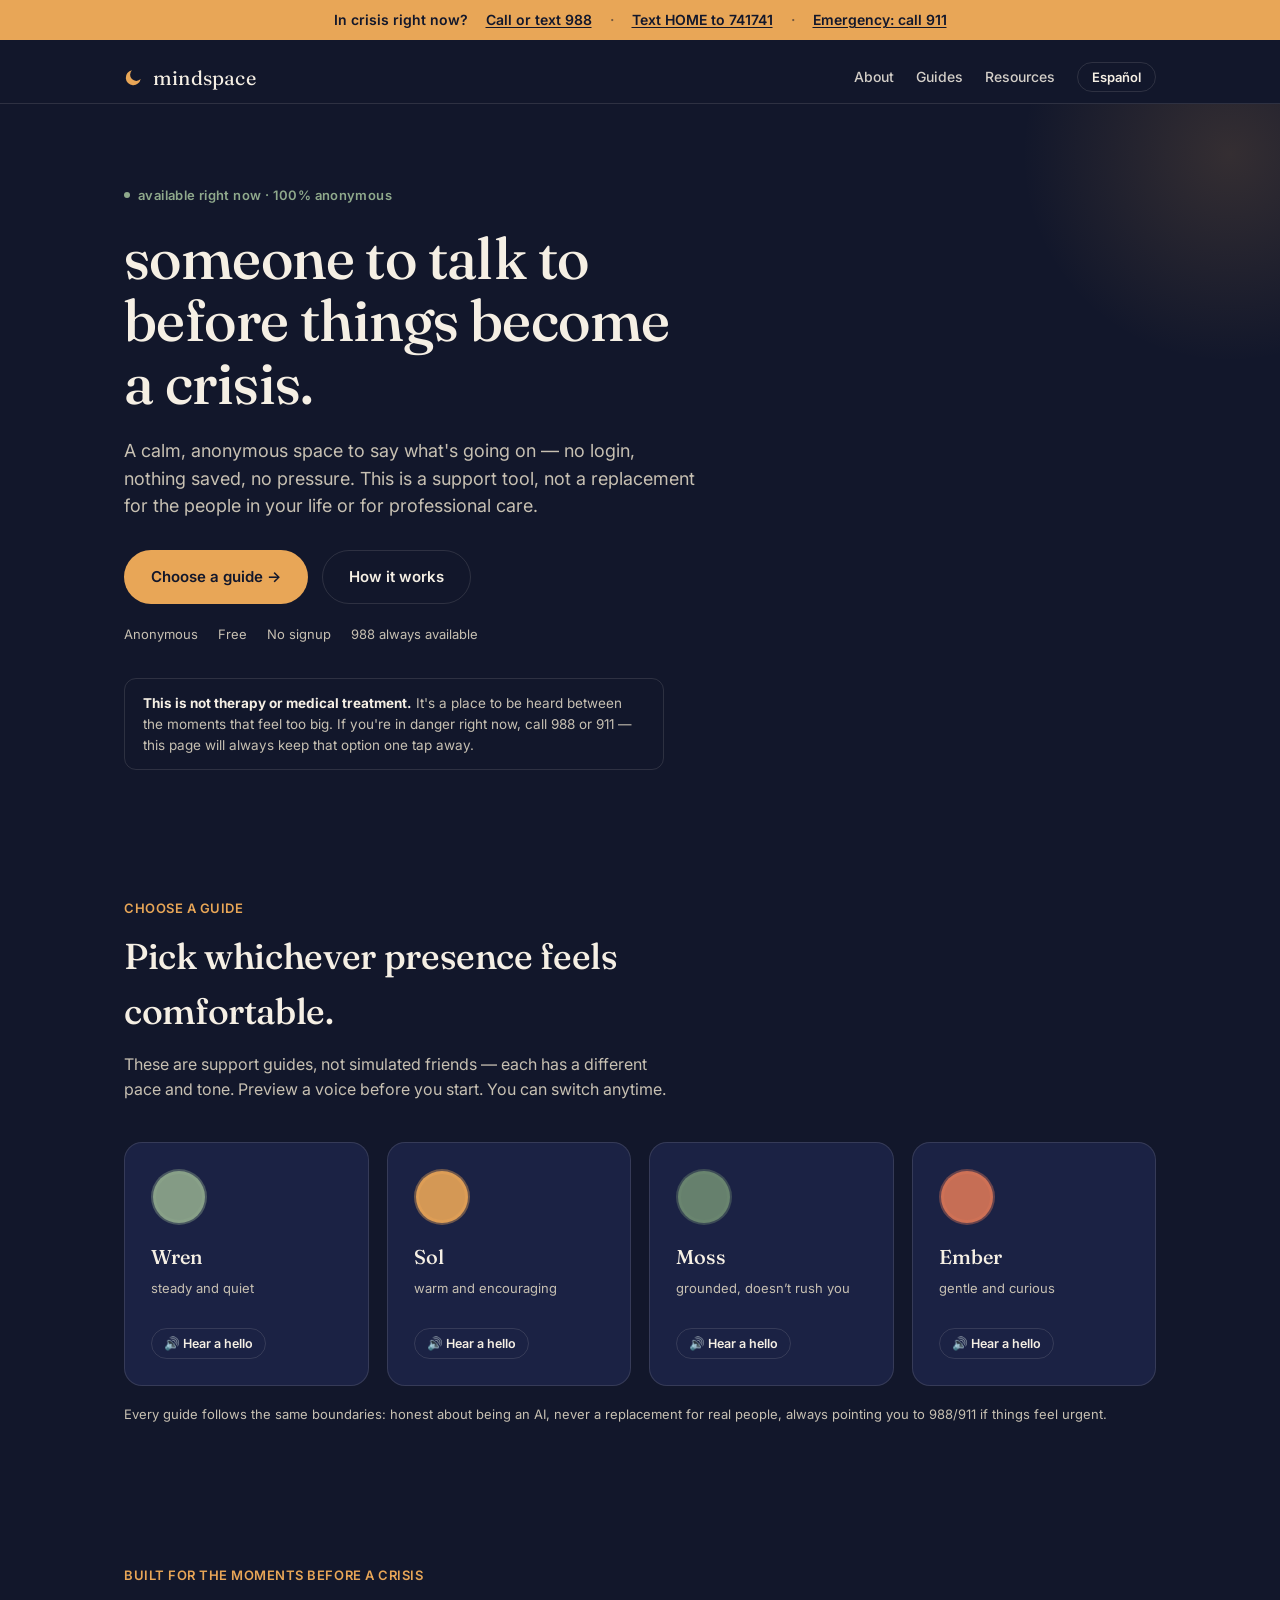
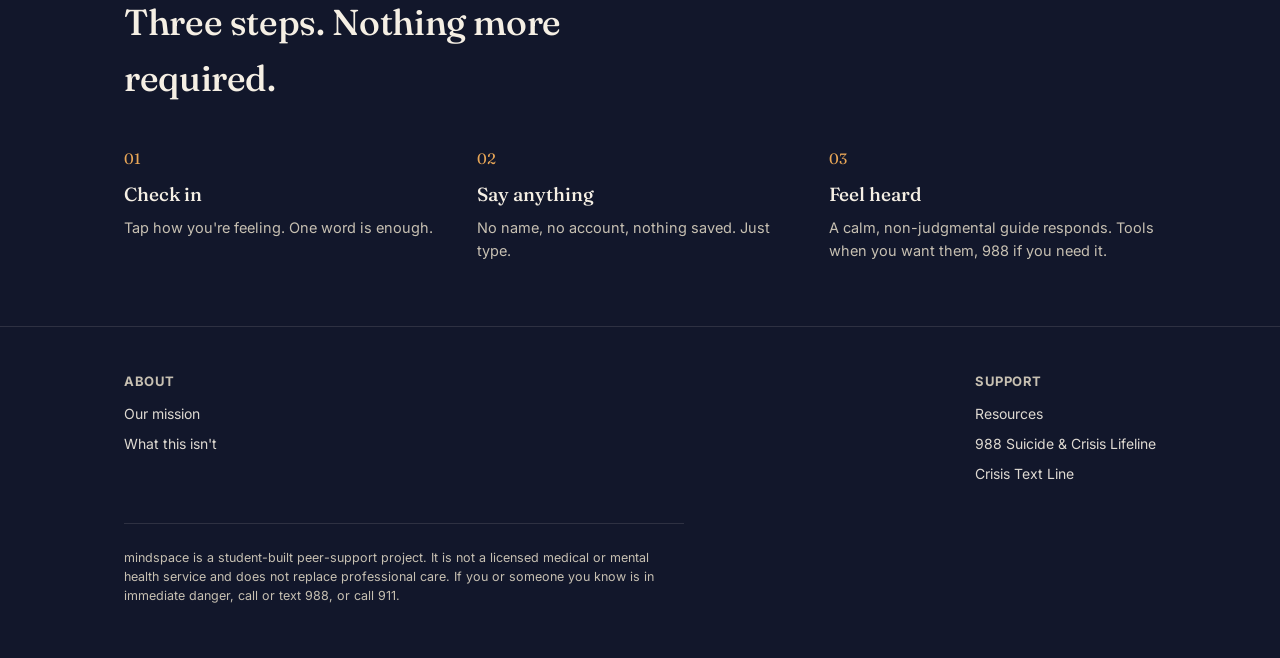
==== index.html @ dd27d409 "Initial commit: home and about pages, project plan" ====
<!DOCTYPE html>
<html lang="en">
<head>
<meta charset="UTF-8">
<meta name="viewport" content="width=device-width, initial-scale=1.0">
<title>mindspace — someone to talk to before things become a crisis</title>
<meta name="description" content="Anonymous peer-style support for teens, before things become a crisis. Not therapy. Always honest about what it is.">
<link rel="preconnect" href="https://fonts.googleapis.com">
<link href="https://fonts.googleapis.com/css2?family=Fraunces:opsz,wght@9..144,400;9..144,500;9..144,600&family=Inter:wght@400;500;600;700&display=swap" rel="stylesheet">
<style>
  :root{
    --night:#12172B;
    --night-2:#1B2244;
    --night-3:#242C54;
    --sand:#F5EFE4;
    --sand-dim:#C7C0B2;
    --amber:#E8A657;
    --amber-deep:#C97F3B;
    --sage:#8FA98C;
    --line:rgba(245,239,228,0.12);
    --radius:18px;
    --font-display:'Fraunces', Georgia, serif;
    --font-body:'Inter', -apple-system, BlinkMacSystemFont, sans-serif;
  }
  *{box-sizing:border-box;}
  html{scroll-behavior:smooth;}
  body{
    margin:0;
    background:var(--night);
    color:var(--sand);
    font-family:var(--font-body);
    line-height:1.55;
    -webkit-font-smoothing:antialiased;
  }
  a{color:inherit;}
  img,svg{max-width:100%;display:block;}
  .wrap{max-width:1080px;margin:0 auto;padding:0 24px;}

  /* ---------- persistent crisis bar ---------- */
  .crisis-bar{
    position:sticky; top:0; z-index:100;
    background:var(--amber);
    color:var(--night);
    font-family:var(--font-body);
    font-weight:600;
    font-size:14px;
  }
  .crisis-bar .wrap{
    display:flex; flex-wrap:wrap; align-items:center; justify-content:center;
    gap:6px 18px; padding:9px 24px; text-align:center;
  }
  .crisis-bar a{ text-decoration:underline; text-underline-offset:2px; white-space:nowrap;}
  .crisis-bar .sep{opacity:.55; display:inline-block;}

  /* ---------- nav ---------- */
  header.site{
    padding:22px 0 10px;
    border-bottom:1px solid var(--line);
  }
  nav.site{
    display:flex; align-items:center; justify-content:space-between; flex-wrap:wrap; gap:14px;
  }
  .logo{
    display:flex; align-items:center; gap:9px;
    font-family:var(--font-display); font-size:20px; letter-spacing:.01em; text-decoration:none;
  }
  .logo .moon{width:20px;height:20px;flex:none;}
  .nav-links{display:flex; align-items:center; gap:22px; font-size:14px; font-weight:500;}
  .nav-links a{text-decoration:none; opacity:.85;}
  .nav-links a:hover{opacity:1;}
  #lang-toggle{
    background:transparent; border:1px solid var(--line); color:var(--sand);
    border-radius:999px; padding:6px 14px; font-family:var(--font-body); font-size:13px; font-weight:600;
    cursor:pointer;
  }
  #lang-toggle:hover{border-color:var(--amber); color:var(--amber);}

  /* ---------- hero ---------- */
  .hero{padding:76px 0 64px; position:relative; overflow:hidden;}
  .hero::before{
    content:"";
    position:absolute; top:-160px; right:-160px;
    width:420px; height:420px; border-radius:50%;
    background:radial-gradient(circle, rgba(232,166,87,0.16), transparent 70%);
    pointer-events:none;
  }
  .eyebrow{
    display:inline-flex; align-items:center; gap:8px;
    font-size:13px; font-weight:600; color:var(--sage); letter-spacing:.03em;
    margin-bottom:22px;
  }
  .eyebrow .dot{width:6px;height:6px;border-radius:50%;background:var(--sage);}
  h1{
    font-family:var(--font-display); font-weight:500;
    font-size:clamp(34px, 5.4vw, 58px); line-height:1.08; letter-spacing:-.01em;
    margin:0 0 22px; max-width:15ch;
  }
  .hero p.lede{
    font-size:18px; color:var(--sand-dim); max-width:52ch; margin:0 0 30px;
  }
  .hero-ctas{display:flex; flex-wrap:wrap; gap:14px; margin-bottom:20px;}
  .btn{
    display:inline-flex; align-items:center; gap:8px;
    padding:14px 26px; border-radius:999px; font-weight:600; font-size:15px;
    text-decoration:none; border:1px solid transparent; cursor:pointer;
    font-family:var(--font-body);
  }
  .btn-primary{background:var(--amber); color:var(--night);}
  .btn-primary:hover{background:var(--amber-deep);}
  .btn-ghost{border-color:var(--line); color:var(--sand);}
  .btn-ghost:hover{border-color:var(--sand-dim);}
  .hero-tags{display:flex; flex-wrap:wrap; gap:10px 20px; font-size:13px; color:var(--sand-dim);}
  .hero-disclaimer{
    margin-top:34px; padding:14px 18px; border:1px solid var(--line); border-radius:12px;
    font-size:13.5px; color:var(--sand-dim); max-width:60ch;
  }
  .hero-disclaimer strong{color:var(--sand);}

  /* ---------- section shell ---------- */
  section{padding:64px 0;}
  .section-head{max-width:56ch; margin-bottom:40px;}
  .section-eyebrow{font-size:13px; font-weight:600; color:var(--amber); letter-spacing:.04em; text-transform:uppercase; margin-bottom:10px;}
  h2{font-family:var(--font-display); font-weight:500; font-size:clamp(26px,3.4vw,36px); margin:0 0 12px; letter-spacing:-.01em;}
  .section-head p{color:var(--sand-dim); font-size:16px; margin:0;}

  /* ---------- companions ---------- */
  .companions{display:grid; grid-template-columns:repeat(auto-fit,minmax(220px,1fr)); gap:18px;}
  .companion{
    background:var(--night-2); border:1px solid var(--line); border-radius:var(--radius);
    padding:26px; text-align:left; cursor:pointer; color:var(--sand);
    transition:border-color .15s, transform .15s; position:relative;
  }
  .companion:hover{border-color:var(--sand-dim); transform:translateY(-2px);}
  .companion.selected{border-color:var(--amber); background:var(--night-3);}
  .companion.selected::after{
    content:"✓ chosen"; position:absolute; top:16px; right:16px;
    font-size:11px; font-weight:700; color:var(--amber); letter-spacing:.03em;
  }
  .orb{width:56px; height:56px; margin-bottom:16px; border-radius:50%;}
  .companion h3{font-family:var(--font-display); font-weight:500; font-size:20px; margin:0 0 6px;}
  .companion .vibe{font-size:13px; color:var(--sand-dim); margin:0 0 16px; min-height:34px;}
  .companion .preview-btn{
    display:inline-flex; align-items:center; gap:6px;
    background:transparent; border:1px solid var(--line); color:var(--sand);
    font-family:var(--font-body); font-size:12.5px; font-weight:600;
    padding:7px 12px; border-radius:999px; cursor:pointer;
  }
  .companion .preview-btn:hover{border-color:var(--amber); color:var(--amber);}
  .companion .preview-btn:focus-visible, .btn:focus-visible, #lang-toggle:focus-visible{
    outline:2px solid var(--amber); outline-offset:2px;
  }
  .companions-note{margin-top:18px; font-size:13px; color:var(--sand-dim);}

  /* ---------- how it works ---------- */
  .steps{display:grid; grid-template-columns:repeat(auto-fit,minmax(240px,1fr)); gap:26px;}
  .step .num{font-family:var(--font-display); font-size:15px; color:var(--amber); margin-bottom:10px;}
  .step h3{font-family:var(--font-display); font-weight:500; font-size:19px; margin:0 0 8px;}
  .step p{color:var(--sand-dim); font-size:14.5px; margin:0;}

  /* ---------- footer ---------- */
  footer{border-top:1px solid var(--line); padding:44px 0 40px;}
  footer .wrap{display:flex; flex-wrap:wrap; justify-content:space-between; gap:24px;}
  .foot-col h4{font-size:13px; text-transform:uppercase; letter-spacing:.04em; color:var(--sand-dim); margin:0 0 12px;}
  .foot-col a{display:block; text-decoration:none; font-size:14px; margin-bottom:8px; opacity:.9;}
  .foot-col a:hover{opacity:1; color:var(--amber);}
  .foot-legal{font-size:12.5px; color:var(--sand-dim); max-width:70ch; margin-top:30px; padding-top:24px; border-top:1px solid var(--line);}

  @media (prefers-reduced-motion: reduce){
    html{scroll-behavior:auto;}
    *{transition:none !important;}
  }
</style>
</head>
<body>

  <!-- persistent crisis bar: intentionally the very first thing on the page, always visible -->
  <div class="crisis-bar" role="banner">
    <div class="wrap">
      <span data-i18n="crisis1">In crisis right now?</span>
      <a href="tel:988" data-i18n="crisis2">Call or text 988</a>
      <span class="sep">·</span>
      <a href="sms:741741&body=HOME" data-i18n="crisis3">Text HOME to 741741</a>
      <span class="sep">·</span>
      <a href="tel:911" data-i18n="crisis4">Emergency: call 911</a>
    </div>
  </div>

  <header class="site">
    <div class="wrap">
      <nav class="site">
        <a href="index.html" class="logo">
          <svg class="moon" viewBox="0 0 24 24" fill="none"><path d="M20 14.5A9 9 0 1 1 9.5 4a7 7 0 0 0 10.5 10.5Z" fill="#E8A657"/></svg>
          mindspace
        </a>
        <div class="nav-links">
          <a href="about.html" data-i18n="nav_about">About</a>
          <a href="#companions" data-i18n="nav_guides">Guides</a>
          <a href="resources.html" data-i18n="nav_resources">Resources</a>
          <button id="lang-toggle" type="button">Español</button>
        </div>
      </nav>
    </div>
  </header>

  <main>
    <section class="hero">
      <div class="wrap">
        <div class="eyebrow"><span class="dot"></span><span data-i18n="hero_eyebrow">available right now · 100% anonymous</span></div>
        <h1 data-i18n="hero_h1">someone to talk to before things become a crisis.</h1>
        <p class="lede" data-i18n="hero_lede">A calm, anonymous space to say what's going on — no login, nothing saved, no pressure. This is a support tool, not a replacement for the people in your life or for professional care.</p>
        <div class="hero-ctas">
          <a href="#companions" class="btn btn-primary" data-i18n="cta_primary">Choose a guide →</a>
          <a href="#how" class="btn btn-ghost" data-i18n="cta_secondary">How it works</a>
        </div>
        <div class="hero-tags">
          <span data-i18n="tag1">Anonymous</span><span data-i18n="tag2">Free</span><span data-i18n="tag3">No signup</span><span data-i18n="tag4">988 always available</span>
        </div>
        <div class="hero-disclaimer">
          <strong data-i18n="disc_strong">This is not therapy or medical treatment.</strong>
          <span data-i18n="disc_rest"> It's a place to be heard between the moments that feel too big. If you're in danger right now, call 988 or 911 — this page will always keep that option one tap away.</span>
        </div>
      </div>
    </section>

    <section id="companions">
      <div class="wrap">
        <div class="section-head">
          <div class="section-eyebrow" data-i18n="guides_eyebrow">Choose a guide</div>
          <h2 data-i18n="guides_h2">Pick whichever presence feels comfortable.</h2>
          <p data-i18n="guides_p">These are support guides, not simulated friends — each has a different pace and tone. Preview a voice before you start. You can switch anytime.</p>
        </div>
        <div class="companions" id="companion-list"></div>
        <p class="companions-note" data-i18n="guides_note">Every guide follows the same boundaries: honest about being an AI, never a replacement for real people, always pointing you to 988/911 if things feel urgent.</p>
      </div>
    </section>

    <section id="how">
      <div class="wrap">
        <div class="section-head">
          <div class="section-eyebrow" data-i18n="how_eyebrow">Built for the moments before a crisis</div>
          <h2 data-i18n="how_h2">Three steps. Nothing more required.</h2>
        </div>
        <div class="steps">
          <div class="step">
            <div class="num">01</div>
            <h3 data-i18n="step1_h">Check in</h3>
            <p data-i18n="step1_p">Tap how you're feeling. One word is enough.</p>
          </div>
          <div class="step">
            <div class="num">02</div>
            <h3 data-i18n="step2_h">Say anything</h3>
            <p data-i18n="step2_p">No name, no account, nothing saved. Just type.</p>
          </div>
          <div class="step">
            <div class="num">03</div>
            <h3 data-i18n="step3_h">Feel heard</h3>
            <p data-i18n="step3_p">A calm, non-judgmental guide responds. Tools when you want them, 988 if you need it.</p>
          </div>
        </div>
      </div>
    </section>
  </main>

  <footer>
    <div class="wrap">
      <div class="foot-col">
        <h4 data-i18n="foot_about">About</h4>
        <a href="about.html" data-i18n="foot_mission">Our mission</a>
        <a href="about.html#not" data-i18n="foot_notwhat">What this isn't</a>
      </div>
      <div class="foot-col">
        <h4 data-i18n="foot_support">Support</h4>
        <a href="resources.html" data-i18n="foot_resources">Resources</a>
        <a href="tel:988">988 Suicide & Crisis Lifeline</a>
        <a href="sms:741741&body=HOME">Crisis Text Line</a>
      </div>
    </div>
    <div class="wrap">
      <p class="foot-legal" data-i18n="foot_legal">mindspace is a student-built peer-support project. It is not a licensed medical or mental health service and does not replace professional care. If you or someone you know is in immediate danger, call or text 988, or call 911.</p>
    </div>
  </footer>

<script>
/* ---------------- companions data ---------------- */
const companions = [
  { id:'wren', color:'#8FA98C', pitch:1.0, rate:0.95,
    name:{en:'Wren', es:'Wren'}, vibe:{en:'steady and quiet', es:'firme y tranquilo/a'} },
  { id:'sol', color:'#E8A657', pitch:1.15, rate:1.0,
    name:{en:'Sol', es:'Sol'}, vibe:{en:'warm and encouraging', es:'cálido/a y alentador/a'} },
  { id:'moss', color:'#6E8B72', pitch:0.9, rate:0.9,
    name:{en:'Moss', es:'Moss'}, vibe:{en:'grounded, doesn\u2019t rush you', es:'con los pies en la tierra, sin prisa'} },
  { id:'ember', color:'#D97757', pitch:1.05, rate:1.0,
    name:{en:'Ember', es:'Ember'}, vibe:{en:'gentle and curious', es:'suave y curioso/a'} },
];

let currentLang = 'en';
let selectedCompanion = null;

function renderCompanions(){
  const list = document.getElementById('companion-list');
  list.innerHTML = companions.map(c => `
    <div class="companion${selectedCompanion===c.id?' selected':''}" data-id="${c.id}" role="button" tabindex="0" aria-pressed="${selectedCompanion===c.id}">
      <svg class="orb" viewBox="0 0 56 56"><circle cx="28" cy="28" r="26" fill="${c.color}" opacity="0.9"/><circle cx="28" cy="28" r="26" fill="none" stroke="${c.color}" stroke-opacity="0.4" stroke-width="6"/></svg>
      <h3>${c.name[currentLang]}</h3>
      <p class="vibe">${c.vibe[currentLang]}</p>
      <button type="button" class="preview-btn" data-id="${c.id}">${currentLang==='en' ? '🔊 Hear a hello' : '🔊 Escuchar un saludo'}</button>
    </div>
  `).join('');

  list.querySelectorAll('.companion').forEach(el=>{
    el.addEventListener('click', (e)=>{
      if(e.target.closest('.preview-btn')) return;
      selectedCompanion = el.dataset.id;
      renderCompanions();
    });
    el.addEventListener('keypress', (e)=>{
      if(e.key==='Enter' || e.key===' '){ selectedCompanion = el.dataset.id; renderCompanions(); }
    });
  });
  list.querySelectorAll('.preview-btn').forEach(btn=>{
    btn.addEventListener('click', (e)=>{
      e.stopPropagation();
      previewVoice(btn.dataset.id);
    });
  });
}

function previewVoice(id){
  if(!('speechSynthesis' in window)) return;
  const c = companions.find(x=>x.id===id);
  const greeting = currentLang==='en'
    ? `Hi, I'm ${c.name.en}. No pressure — I'm just here if you want to talk.`
    : `Hola, soy ${c.name.es}. Sin presión, estoy aquí si quieres hablar.`;
  const utter = new SpeechSynthesisUtterance(greeting);
  utter.pitch = c.pitch;
  utter.rate = c.rate;
  utter.lang = currentLang==='en' ? 'en-US' : 'es-ES';
  window.speechSynthesis.cancel();
  window.speechSynthesis.speak(utter);
}

/* ---------------- language toggle ---------------- */
const i18n = {
  crisis1:{en:'In crisis right now?', es:'¿Estás en crisis ahora mismo?'},
  crisis2:{en:'Call or text 988', es:'Llama o envía un mensaje al 988'},
  crisis3:{en:'Text HOME to 741741', es:'Envía HOME al 741741'},
  crisis4:{en:'Emergency: call 911', es:'Emergencia: llama al 911'},
  nav_about:{en:'About', es:'Nosotros'},
  nav_guides:{en:'Guides', es:'Guías'},
  nav_resources:{en:'Resources', es:'Recursos'},
  hero_eyebrow:{en:'available right now · 100% anonymous', es:'disponible ahora · 100% anónimo'},
  hero_h1:{en:'someone to talk to before things become a crisis.', es:'alguien con quien hablar antes de que se convierta en una crisis.'},
  hero_lede:{en:"A calm, anonymous space to say what's going on — no login, nothing saved, no pressure. This is a support tool, not a replacement for the people in your life or for professional care.", es:'Un espacio tranquilo y anónimo para contar lo que pasa — sin cuenta, sin guardar nada, sin presión. Es una herramienta de apoyo, no un reemplazo de las personas en tu vida ni de la atención profesional.'},
  cta_primary:{en:'Choose a guide →', es:'Elegir una guía →'},
  cta_secondary:{en:'How it works', es:'Cómo funciona'},
  tag1:{en:'Anonymous', es:'Anónimo'}, tag2:{en:'Free', es:'Gratis'}, tag3:{en:'No signup', es:'Sin registro'}, tag4:{en:'988 always available', es:'988 siempre disponible'},
  disc_strong:{en:'This is not therapy or medical treatment.', es:'Esto no es terapia ni tratamiento médico.'},
  disc_rest:{en:" It's a place to be heard between the moments that feel too big. If you're in danger right now, call 988 or 911 — this page will always keep that option one tap away.", es:' Es un lugar para sentirte escuchado/a entre los momentos que se sienten demasiado grandes. Si estás en peligro ahora, llama al 988 o al 911 — esta opción siempre estará a un toque de distancia.'},
  guides_eyebrow:{en:'Choose a guide', es:'Elige una guía'},
  guides_h2:{en:'Pick whichever presence feels comfortable.', es:'Elige la presencia que te resulte más cómoda.'},
  guides_p:{en:'These are support guides, not simulated friends — each has a different pace and tone. Preview a voice before you start. You can switch anytime.', es:'Son guías de apoyo, no amigos simulados — cada una tiene un ritmo y tono distinto. Escucha una voz antes de empezar. Puedes cambiar cuando quieras.'},
  guides_note:{en:'Every guide follows the same boundaries: honest about being an AI, never a replacement for real people, always pointing you to 988/911 if things feel urgent.', es:'Todas las guías siguen los mismos límites: honestas sobre ser una IA, nunca un reemplazo de personas reales, siempre te guían al 988/911 si algo se siente urgente.'},
  how_eyebrow:{en:'Built for the moments before a crisis', es:'Creado para los momentos antes de una crisis'},
  how_h2:{en:'Three steps. Nothing more required.', es:'Tres pasos. Nada más se requiere.'},
  step1_h:{en:'Check in', es:'Registra cómo estás'}, step1_p:{en:"Tap how you're feeling. One word is enough.", es:'Toca cómo te sientes. Una palabra basta.'},
  step2_h:{en:'Say anything', es:'Di lo que sea'}, step2_p:{en:'No name, no account, nothing saved. Just type.', es:'Sin nombre, sin cuenta, nada se guarda. Solo escribe.'},
  step3_h:{en:'Feel heard', es:'Siéntete escuchado/a'}, step3_p:{en:'A calm, non-judgmental guide responds. Tools when you want them, 988 if you need it.', es:'Una guía tranquila y sin juicios responde. Herramientas cuando las quieras, 988 si lo necesitas.'},
  foot_about:{en:'About', es:'Nosotros'}, foot_mission:{en:'Our mission', es:'Nuestra misión'}, foot_notwhat:{en:"What this isn't", es:'Lo que no somos'},
  foot_support:{en:'Support', es:'Apoyo'}, foot_resources:{en:'Resources', es:'Recursos'},
  foot_legal:{en:'mindspace is a student-built peer-support project. It is not a licensed medical or mental health service and does not replace professional care. If you or someone you know is in immediate danger, call or text 988, or call 911.', es:'mindspace es un proyecto de apoyo entre pares creado por un estudiante. No es un servicio médico o de salud mental con licencia y no reemplaza la atención profesional. Si tú o alguien que conoces está en peligro inmediato, llama o envía un mensaje al 988, o llama al 911.'},
};

function applyLang(){
  document.querySelectorAll('[data-i18n]').forEach(el=>{
    const key = el.getAttribute('data-i18n');
    if(i18n[key]) el.textContent = i18n[key][currentLang];
  });
  document.getElementById('lang-toggle').textContent = currentLang==='en' ? 'Español' : 'English';
  document.documentElement.lang = currentLang;
  renderCompanions();
}

document.getElementById('lang-toggle').addEventListener('click', ()=>{
  currentLang = currentLang === 'en' ? 'es' : 'en';
  applyLang();
});

renderCompanions();
</script>
</body>
</html>
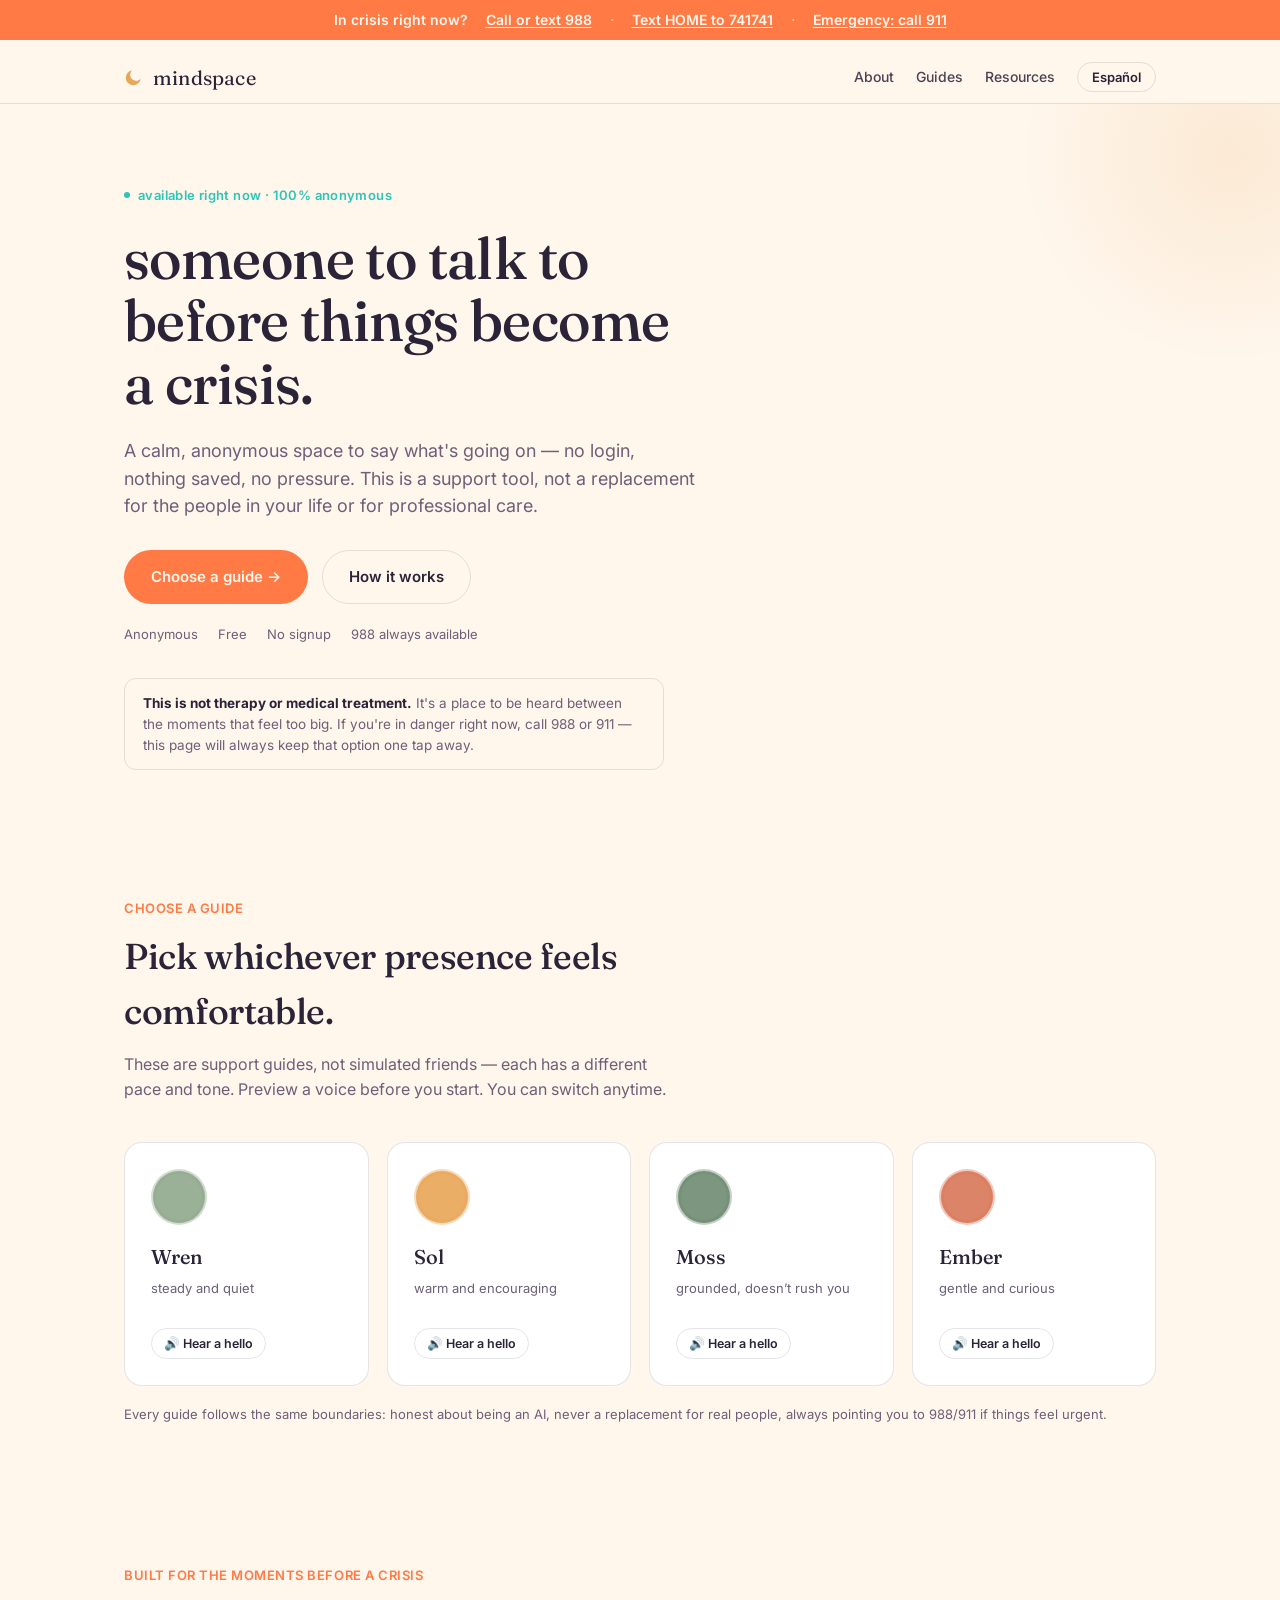
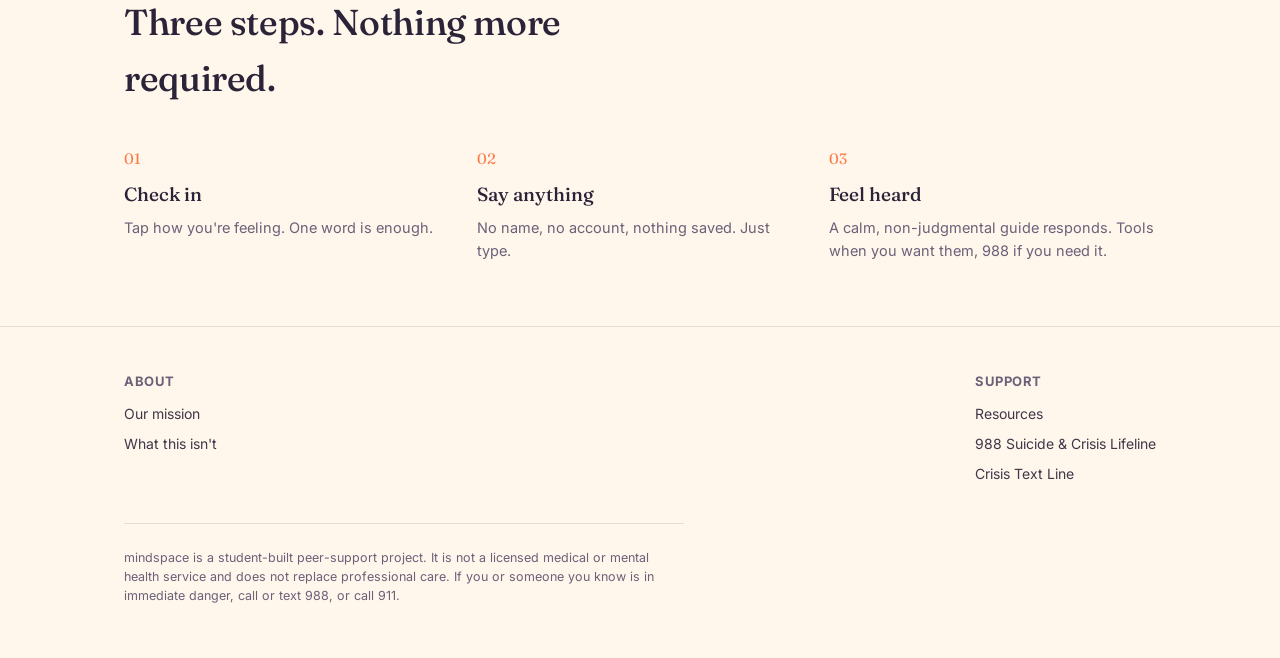
==== commit 27f9de94: "Add resources page, update color palette" ====
--- a/index.html
+++ b/index.html
@@ -9,19 +9,21 @@
 <link href="https://fonts.googleapis.com/css2?family=Fraunces:opsz,wght@9..144,400;9..144,500;9..144,600&family=Inter:wght@400;500;600;700&display=swap" rel="stylesheet">
 <style>
   :root{
-    --night:#12172B;
-    --night-2:#1B2244;
-    --night-3:#242C54;
-    --sand:#F5EFE4;
-    --sand-dim:#C7C0B2;
-    --amber:#E8A657;
-    --amber-deep:#C97F3B;
-    --sage:#8FA98C;
-    --line:rgba(245,239,228,0.12);
-    --radius:18px;
-    --font-display:'Fraunces', Georgia, serif;
-    --font-body:'Inter', -apple-system, BlinkMacSystemFont, sans-serif;
-  }
+  --night:#FFF6EC;
+  --night-2:#FFFFFF;
+  --night-3:#FFEADA;
+  --sand:#2B2438;
+  --sand-dim:#6B6178;
+  --amber:#FF7A45;
+  --amber-deep:#E85D2C;
+  --sage:#2EC4B6;
+  --lavender:#8B7FD6;
+  --sun:#FFC857;
+  --line:rgba(43,36,56,0.12);
+  --radius:18px;
+  --font-display:'Fraunces', Georgia, serif;
+  --font-body:'Inter', -apple-system, BlinkMacSystemFont, sans-serif;
+}
   *{box-sizing:border-box;}
   html{scroll-behavior:smooth;}
   body{
@@ -150,6 +152,8 @@
     outline:2px solid var(--amber); outline-offset:2px;
   }
   .companions-note{margin-top:18px; font-size:13px; color:var(--sand-dim);}
+  .start-talking{margin-top:22px;}
+  .start-talking[hidden]{display:none;}
 
   /* ---------- how it works ---------- */
   .steps{display:grid; grid-template-columns:repeat(auto-fit,minmax(240px,1fr)); gap:26px;}
@@ -230,6 +234,9 @@
           <p data-i18n="guides_p">These are support guides, not simulated friends — each has a different pace and tone. Preview a voice before you start. You can switch anytime.</p>
         </div>
         <div class="companions" id="companion-list"></div>
+        <div id="start-talking" class="start-talking" hidden>
+          <a id="start-talking-link" href="#" class="btn btn-primary" data-i18n="start_cta">Start talking with this guide →</a>
+        </div>
         <p class="companions-note" data-i18n="guides_note">Every guide follows the same boundaries: honest about being an AI, never a replacement for real people, always pointing you to 988/911 if things feel urgent.</p>
       </div>
     </section>
@@ -323,6 +330,15 @@
       previewVoice(btn.dataset.id);
     });
   });
+
+  const startEl = document.getElementById('start-talking');
+  const startLink = document.getElementById('start-talking-link');
+  if(selectedCompanion){
+    startEl.hidden = false;
+    startLink.href = `chat.html?guide=${selectedCompanion}&lang=${currentLang}`;
+  } else {
+    startEl.hidden = true;
+  }
 }
 
 function previewVoice(id){
@@ -360,6 +376,7 @@
   guides_h2:{en:'Pick whichever presence feels comfortable.', es:'Elige la presencia que te resulte más cómoda.'},
   guides_p:{en:'These are support guides, not simulated friends — each has a different pace and tone. Preview a voice before you start. You can switch anytime.', es:'Son guías de apoyo, no amigos simulados — cada una tiene un ritmo y tono distinto. Escucha una voz antes de empezar. Puedes cambiar cuando quieras.'},
   guides_note:{en:'Every guide follows the same boundaries: honest about being an AI, never a replacement for real people, always pointing you to 988/911 if things feel urgent.', es:'Todas las guías siguen los mismos límites: honestas sobre ser una IA, nunca un reemplazo de personas reales, siempre te guían al 988/911 si algo se siente urgente.'},
+  start_cta:{en:'Start talking with this guide →', es:'Empezar a hablar con esta guía →'},
   how_eyebrow:{en:'Built for the moments before a crisis', es:'Creado para los momentos antes de una crisis'},
   how_h2:{en:'Three steps. Nothing more required.', es:'Tres pasos. Nada más se requiere.'},
   step1_h:{en:'Check in', es:'Registra cómo estás'}, step1_p:{en:"Tap how you're feeling. One word is enough.", es:'Toca cómo te sientes. Una palabra basta.'},
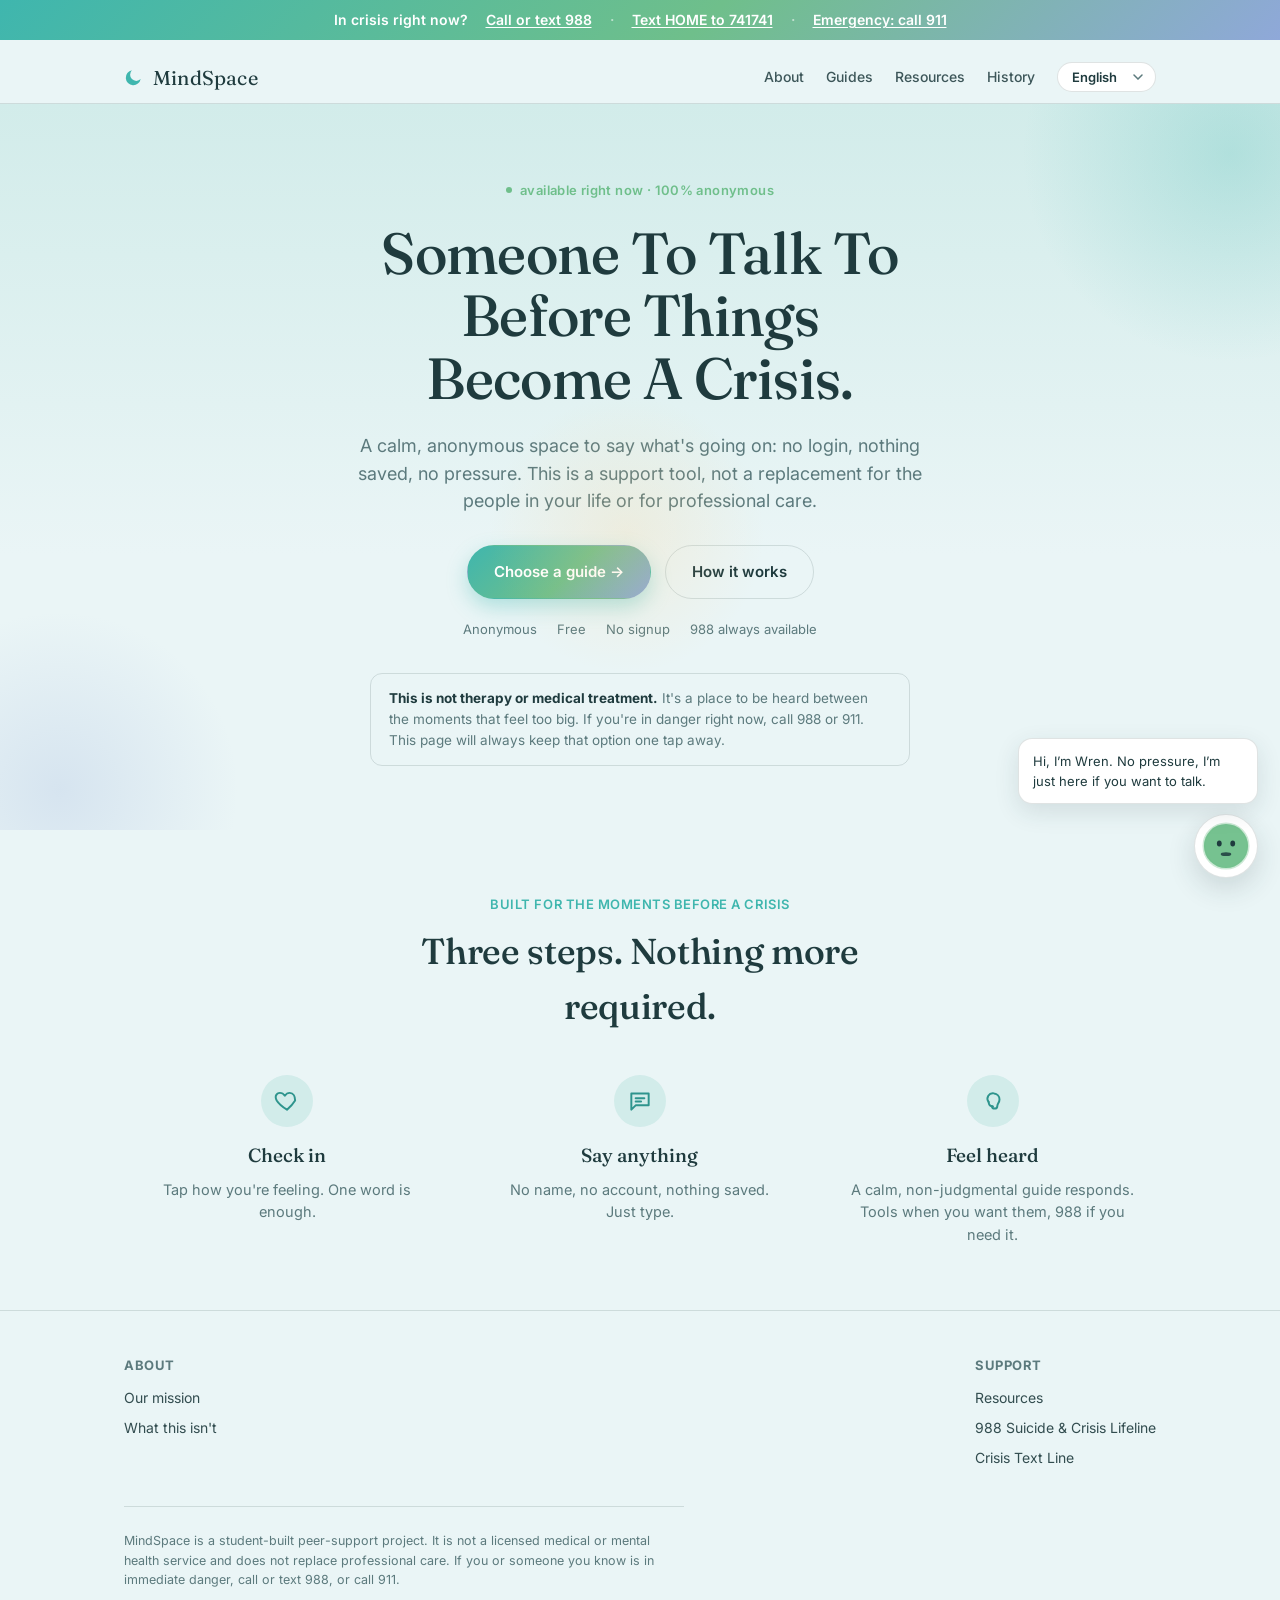
==== commit 258e92bc: "Add guide chat backend, guides/history pages, and redesign visual theme Splits the guide picker and " ====
--- a/index.html
+++ b/index.html
@@ -3,23 +3,25 @@
 <head>
 <meta charset="UTF-8">
 <meta name="viewport" content="width=device-width, initial-scale=1.0">
-<title>mindspace — someone to talk to before things become a crisis</title>
+<title>MindSpace · Someone To Talk To Before Things Become A Crisis</title>
 <meta name="description" content="Anonymous peer-style support for teens, before things become a crisis. Not therapy. Always honest about what it is.">
 <link rel="preconnect" href="https://fonts.googleapis.com">
 <link href="https://fonts.googleapis.com/css2?family=Fraunces:opsz,wght@9..144,400;9..144,500;9..144,600&family=Inter:wght@400;500;600;700&display=swap" rel="stylesheet">
+<link rel="stylesheet" href="assets/avatar.css">
 <style>
   :root{
-  --night:#FFF6EC;
+  --night:#EAF5F6;
   --night-2:#FFFFFF;
-  --night-3:#FFEADA;
-  --sand:#2B2438;
-  --sand-dim:#6B6178;
-  --amber:#FF7A45;
-  --amber-deep:#E85D2C;
-  --sage:#2EC4B6;
-  --lavender:#8B7FD6;
-  --sun:#FFC857;
-  --line:rgba(43,36,56,0.12);
+  --night-3:#D2ECEA;
+  --sand:#1F3B3E;
+  --sand-dim:#5C7A7D;
+  --amber:#3FB6AE;
+  --amber-deep:#2E948D;
+  --sage:#6FBF8B;
+  --lavender:#8FA8D9;
+  --sun:#FFC978;
+  --line:rgba(31,59,62,0.14);
+  --grad:linear-gradient(135deg, var(--amber) 0%, var(--sage) 55%, var(--lavender) 100%);
   --radius:18px;
   --font-display:'Fraunces', Georgia, serif;
   --font-body:'Inter', -apple-system, BlinkMacSystemFont, sans-serif;
@@ -41,8 +43,8 @@
   /* ---------- persistent crisis bar ---------- */
   .crisis-bar{
     position:sticky; top:0; z-index:100;
-    background:var(--amber);
-    color:var(--night);
+    background:var(--grad);
+    color:#fff;
     font-family:var(--font-body);
     font-weight:600;
     font-size:14px;
@@ -70,20 +72,46 @@
   .nav-links{display:flex; align-items:center; gap:22px; font-size:14px; font-weight:500;}
   .nav-links a{text-decoration:none; opacity:.85;}
   .nav-links a:hover{opacity:1;}
-  #lang-toggle{
-    background:transparent; border:1px solid var(--line); color:var(--sand);
-    border-radius:999px; padding:6px 14px; font-family:var(--font-body); font-size:13px; font-weight:600;
-    cursor:pointer;
-  }
-  #lang-toggle:hover{border-color:var(--amber); color:var(--amber);}
+  #lang-select{
+    background:var(--night-2); border:1px solid var(--line); color:var(--sand);
+    border-radius:999px; padding:6px 30px 6px 14px; font-family:var(--font-body); font-size:13px; font-weight:600;
+    cursor:pointer; appearance:none;
+    background-image:url("data:image/svg+xml,%3Csvg xmlns='http://www.w3.org/2000/svg' width='10' height='6'%3E%3Cpath d='M1 1l4 4 4-4' stroke='%235C7A7D' stroke-width='1.5' fill='none' stroke-linecap='round'/%3E%3C/svg%3E");
+    background-repeat:no-repeat; background-position:right 12px center;
+  }
+  #lang-select:hover{border-color:var(--amber); color:var(--amber);}
+  #lang-select:focus-visible{outline:2px solid var(--amber); outline-offset:2px;}
+  .lang-beta-note{
+    font-size:12px; color:var(--sand-dim); margin-top:8px; padding:8px 12px;
+    border:1px dashed var(--line); border-radius:10px; max-width:44ch;
+  }
+  .lang-beta-note[hidden]{display:none;}
 
   /* ---------- hero ---------- */
-  .hero{padding:76px 0 64px; position:relative; overflow:hidden;}
+  .hero{
+    padding:76px 0 64px; position:relative; overflow:hidden;
+    background:linear-gradient(180deg, var(--night-3) 0%, var(--night) 62%);
+    text-align:center;
+  }
+  .hero .wrap{display:flex; flex-direction:column; align-items:center;}
   .hero::before{
     content:"";
     position:absolute; top:-160px; right:-160px;
     width:420px; height:420px; border-radius:50%;
-    background:radial-gradient(circle, rgba(232,166,87,0.16), transparent 70%);
+    background:radial-gradient(circle, rgba(63,182,174,0.24), transparent 70%);
+    pointer-events:none;
+  }
+  .hero::after{
+    content:"";
+    position:absolute; bottom:-140px; left:-120px;
+    width:360px; height:360px; border-radius:50%;
+    background:radial-gradient(circle, rgba(143,168,217,0.22), transparent 70%);
+    pointer-events:none;
+  }
+  .hero-glow-3{
+    position:absolute; top:40%; left:38%;
+    width:280px; height:280px; border-radius:50%;
+    background:radial-gradient(circle, rgba(255,201,120,0.18), transparent 70%);
     pointer-events:none;
   }
   .eyebrow{
@@ -95,71 +123,52 @@
   h1{
     font-family:var(--font-display); font-weight:500;
     font-size:clamp(34px, 5.4vw, 58px); line-height:1.08; letter-spacing:-.01em;
-    margin:0 0 22px; max-width:15ch;
+    margin:0 0 22px; max-width:15ch; margin-left:auto; margin-right:auto;
   }
   .hero p.lede{
-    font-size:18px; color:var(--sand-dim); max-width:52ch; margin:0 0 30px;
-  }
-  .hero-ctas{display:flex; flex-wrap:wrap; gap:14px; margin-bottom:20px;}
+    font-size:18px; color:var(--sand-dim); max-width:52ch; margin:0 auto 30px;
+  }
+  .hero-ctas{display:flex; flex-wrap:wrap; justify-content:center; gap:14px; margin-bottom:20px;}
   .btn{
     display:inline-flex; align-items:center; gap:8px;
     padding:14px 26px; border-radius:999px; font-weight:600; font-size:15px;
     text-decoration:none; border:1px solid transparent; cursor:pointer;
     font-family:var(--font-body);
   }
-  .btn-primary{background:var(--amber); color:var(--night);}
+  .btn-primary{background:var(--grad); color:#fff; box-shadow:0 8px 20px rgba(63,182,174,0.35);}
   .btn-primary:hover{background:var(--amber-deep);}
   .btn-ghost{border-color:var(--line); color:var(--sand);}
   .btn-ghost:hover{border-color:var(--sand-dim);}
-  .hero-tags{display:flex; flex-wrap:wrap; gap:10px 20px; font-size:13px; color:var(--sand-dim);}
+  .hero-tags{display:flex; flex-wrap:wrap; justify-content:center; gap:10px 20px; font-size:13px; color:var(--sand-dim);}
   .hero-disclaimer{
-    margin-top:34px; padding:14px 18px; border:1px solid var(--line); border-radius:12px;
-    font-size:13.5px; color:var(--sand-dim); max-width:60ch;
+    margin:34px auto 0; padding:14px 18px; border:1px solid var(--line); border-radius:12px;
+    font-size:13.5px; color:var(--sand-dim); max-width:60ch; text-align:left;
   }
   .hero-disclaimer strong{color:var(--sand);}
 
   /* ---------- section shell ---------- */
-  section{padding:64px 0;}
-  .section-head{max-width:56ch; margin-bottom:40px;}
+  section{padding:64px 0; text-align:center;}
+  .section-head{max-width:56ch; margin:0 auto 40px;}
   .section-eyebrow{font-size:13px; font-weight:600; color:var(--amber); letter-spacing:.04em; text-transform:uppercase; margin-bottom:10px;}
   h2{font-family:var(--font-display); font-weight:500; font-size:clamp(26px,3.4vw,36px); margin:0 0 12px; letter-spacing:-.01em;}
   .section-head p{color:var(--sand-dim); font-size:16px; margin:0;}
 
-  /* ---------- companions ---------- */
-  .companions{display:grid; grid-template-columns:repeat(auto-fit,minmax(220px,1fr)); gap:18px;}
-  .companion{
-    background:var(--night-2); border:1px solid var(--line); border-radius:var(--radius);
-    padding:26px; text-align:left; cursor:pointer; color:var(--sand);
-    transition:border-color .15s, transform .15s; position:relative;
-  }
-  .companion:hover{border-color:var(--sand-dim); transform:translateY(-2px);}
-  .companion.selected{border-color:var(--amber); background:var(--night-3);}
-  .companion.selected::after{
-    content:"✓ chosen"; position:absolute; top:16px; right:16px;
-    font-size:11px; font-weight:700; color:var(--amber); letter-spacing:.03em;
-  }
-  .orb{width:56px; height:56px; margin-bottom:16px; border-radius:50%;}
-  .companion h3{font-family:var(--font-display); font-weight:500; font-size:20px; margin:0 0 6px;}
-  .companion .vibe{font-size:13px; color:var(--sand-dim); margin:0 0 16px; min-height:34px;}
-  .companion .preview-btn{
-    display:inline-flex; align-items:center; gap:6px;
-    background:transparent; border:1px solid var(--line); color:var(--sand);
-    font-family:var(--font-body); font-size:12.5px; font-weight:600;
-    padding:7px 12px; border-radius:999px; cursor:pointer;
-  }
-  .companion .preview-btn:hover{border-color:var(--amber); color:var(--amber);}
-  .companion .preview-btn:focus-visible, .btn:focus-visible, #lang-toggle:focus-visible{
+  .btn:focus-visible{
     outline:2px solid var(--amber); outline-offset:2px;
   }
-  .companions-note{margin-top:18px; font-size:13px; color:var(--sand-dim);}
-  .start-talking{margin-top:22px;}
-  .start-talking[hidden]{display:none;}
 
   /* ---------- how it works ---------- */
   .steps{display:grid; grid-template-columns:repeat(auto-fit,minmax(240px,1fr)); gap:26px;}
-  .step .num{font-family:var(--font-display); font-size:15px; color:var(--amber); margin-bottom:10px;}
+  .step{display:flex; flex-direction:column; align-items:center;}
+  .step-icon{
+    width:52px; height:52px; border-radius:50%; flex:none;
+    background:var(--night-3); color:var(--amber-deep);
+    display:flex; align-items:center; justify-content:center;
+    margin-bottom:14px;
+  }
+  .step-icon svg{width:26px; height:26px;}
   .step h3{font-family:var(--font-display); font-weight:500; font-size:19px; margin:0 0 8px;}
-  .step p{color:var(--sand-dim); font-size:14.5px; margin:0;}
+  .step p{color:var(--sand-dim); font-size:14.5px; margin:0; max-width:32ch;}
 
   /* ---------- footer ---------- */
   footer{border-top:1px solid var(--line); padding:44px 0 40px;}
@@ -173,6 +182,32 @@
     html{scroll-behavior:auto;}
     *{transition:none !important;}
   }
+
+  /* ---------- floating greeter ---------- */
+  .floating-guide{
+    position:fixed; right:22px; bottom:22px; z-index:80;
+    display:flex; flex-direction:column; align-items:flex-end; gap:10px;
+    opacity:0; transform:translateY(16px) scale(0.9);
+    transition:opacity .5s ease, transform .5s ease;
+    pointer-events:none;
+  }
+  .floating-guide.show{ opacity:1; transform:translateY(0) scale(1); pointer-events:auto; }
+  .floating-bubble{
+    max-width:240px; background:var(--night-2); border:1px solid var(--line); border-radius:14px;
+    padding:12px 14px; font-size:13px; color:var(--sand); box-shadow:0 8px 24px rgba(31,59,62,0.12);
+    opacity:0; transform:translateY(6px); transition:opacity .35s ease, transform .35s ease;
+  }
+  .floating-bubble.show{ opacity:1; transform:translateY(0); }
+  .floating-avatar-btn{
+    background:var(--night-2); border:1px solid var(--line); border-radius:50%;
+    width:64px; height:64px; padding:0; cursor:pointer;
+    display:flex; align-items:center; justify-content:center;
+    box-shadow:0 10px 28px rgba(31,59,62,0.16);
+  }
+  .floating-avatar-btn:hover{ border-color:var(--amber); }
+  .floating-avatar-btn:focus-visible{ outline:2px solid var(--amber); outline-offset:3px; }
+  @media (max-width:640px){ .floating-guide{ right:14px; bottom:14px; } }
+  @media (prefers-reduced-motion: reduce){ .floating-guide, .floating-bubble{ transition:none !important; } }
 </style>
 </head>
 <body>
@@ -193,27 +228,30 @@
     <div class="wrap">
       <nav class="site">
         <a href="index.html" class="logo">
-          <svg class="moon" viewBox="0 0 24 24" fill="none"><path d="M20 14.5A9 9 0 1 1 9.5 4a7 7 0 0 0 10.5 10.5Z" fill="#E8A657"/></svg>
-          mindspace
+          <svg class="moon" viewBox="0 0 24 24" fill="none"><path d="M20 14.5A9 9 0 1 1 9.5 4a7 7 0 0 0 10.5 10.5Z" fill="#3FB6AE"/></svg>
+          MindSpace
         </a>
         <div class="nav-links">
           <a href="about.html" data-i18n="nav_about">About</a>
-          <a href="#companions" data-i18n="nav_guides">Guides</a>
+          <a href="guides.html" data-i18n="nav_guides">Guides</a>
           <a href="resources.html" data-i18n="nav_resources">Resources</a>
-          <button id="lang-toggle" type="button">Español</button>
+          <a href="history.html" data-i18n="nav_history">History</a>
+          <select id="lang-select" aria-label="Language"></select>
         </div>
       </nav>
     </div>
   </header>
+  <div class="wrap"><p id="lang-beta-note" class="lang-beta-note" hidden></p></div>
 
   <main>
     <section class="hero">
+      <div class="hero-glow-3"></div>
       <div class="wrap">
         <div class="eyebrow"><span class="dot"></span><span data-i18n="hero_eyebrow">available right now · 100% anonymous</span></div>
-        <h1 data-i18n="hero_h1">someone to talk to before things become a crisis.</h1>
-        <p class="lede" data-i18n="hero_lede">A calm, anonymous space to say what's going on — no login, nothing saved, no pressure. This is a support tool, not a replacement for the people in your life or for professional care.</p>
+        <h1 data-i18n="hero_h1">Someone To Talk To Before Things Become A Crisis.</h1>
+        <p class="lede" data-i18n="hero_lede">A calm, anonymous space to say what's going on: no login, nothing saved, no pressure. This is a support tool, not a replacement for the people in your life or for professional care.</p>
         <div class="hero-ctas">
-          <a href="#companions" class="btn btn-primary" data-i18n="cta_primary">Choose a guide →</a>
+          <a href="guides.html" class="btn btn-primary" data-i18n="cta_primary">Choose a guide →</a>
           <a href="#how" class="btn btn-ghost" data-i18n="cta_secondary">How it works</a>
         </div>
         <div class="hero-tags">
@@ -221,23 +259,8 @@
         </div>
         <div class="hero-disclaimer">
           <strong data-i18n="disc_strong">This is not therapy or medical treatment.</strong>
-          <span data-i18n="disc_rest"> It's a place to be heard between the moments that feel too big. If you're in danger right now, call 988 or 911 — this page will always keep that option one tap away.</span>
-        </div>
-      </div>
-    </section>
-
-    <section id="companions">
-      <div class="wrap">
-        <div class="section-head">
-          <div class="section-eyebrow" data-i18n="guides_eyebrow">Choose a guide</div>
-          <h2 data-i18n="guides_h2">Pick whichever presence feels comfortable.</h2>
-          <p data-i18n="guides_p">These are support guides, not simulated friends — each has a different pace and tone. Preview a voice before you start. You can switch anytime.</p>
-        </div>
-        <div class="companions" id="companion-list"></div>
-        <div id="start-talking" class="start-talking" hidden>
-          <a id="start-talking-link" href="#" class="btn btn-primary" data-i18n="start_cta">Start talking with this guide →</a>
-        </div>
-        <p class="companions-note" data-i18n="guides_note">Every guide follows the same boundaries: honest about being an AI, never a replacement for real people, always pointing you to 988/911 if things feel urgent.</p>
+          <span data-i18n="disc_rest"> It's a place to be heard between the moments that feel too big. If you're in danger right now, call 988 or 911. This page will always keep that option one tap away.</span>
+        </div>
       </div>
     </section>
 
@@ -249,17 +272,23 @@
         </div>
         <div class="steps">
           <div class="step">
-            <div class="num">01</div>
+            <div class="step-icon" aria-hidden="true">
+              <svg viewBox="0 0 24 24" fill="none" stroke="currentColor" stroke-width="1.8" stroke-linecap="round" stroke-linejoin="round"><path d="M12 20s-7-4.35-9.5-8.5C.5 8 2 4.5 5.5 4.5c2 0 3.5 1.2 4.5 2.7C11 5.7 12.5 4.5 14.5 4.5 18 4.5 19.5 8 19.5 11.5 17 15.65 12 20 12 20Z"/></svg>
+            </div>
             <h3 data-i18n="step1_h">Check in</h3>
             <p data-i18n="step1_p">Tap how you're feeling. One word is enough.</p>
           </div>
           <div class="step">
-            <div class="num">02</div>
+            <div class="step-icon" aria-hidden="true">
+              <svg viewBox="0 0 24 24" fill="none" stroke="currentColor" stroke-width="1.8" stroke-linecap="round" stroke-linejoin="round"><path d="M4 5h16v11H8l-4 4V5Z"/><path d="M8 9.5h8M8 12.5h5"/></svg>
+            </div>
             <h3 data-i18n="step2_h">Say anything</h3>
             <p data-i18n="step2_p">No name, no account, nothing saved. Just type.</p>
           </div>
           <div class="step">
-            <div class="num">03</div>
+            <div class="step-icon" aria-hidden="true">
+              <svg viewBox="0 0 24 24" fill="none" stroke="currentColor" stroke-width="1.8" stroke-linecap="round" stroke-linejoin="round"><path d="M8 13a5 5 0 0 1 5-8 5.5 5.5 0 0 1 5 5.5c0 3-2 4-2 6a2.5 2.5 0 0 1-5 0"/><path d="M8 13c0 3 2 4 4 4"/></svg>
+            </div>
             <h3 data-i18n="step3_h">Feel heard</h3>
             <p data-i18n="step3_p">A calm, non-judgmental guide responds. Tools when you want them, 988 if you need it.</p>
           </div>
@@ -283,126 +312,77 @@
       </div>
     </div>
     <div class="wrap">
-      <p class="foot-legal" data-i18n="foot_legal">mindspace is a student-built peer-support project. It is not a licensed medical or mental health service and does not replace professional care. If you or someone you know is in immediate danger, call or text 988, or call 911.</p>
+      <p class="foot-legal" data-i18n="foot_legal">MindSpace is a student-built peer-support project. It is not a licensed medical or mental health service and does not replace professional care. If you or someone you know is in immediate danger, call or text 988, or call 911.</p>
     </div>
   </footer>
 
+  <div class="floating-guide" id="floating-guide">
+    <div class="floating-bubble" id="floating-bubble"></div>
+    <button type="button" class="floating-avatar-btn" id="floating-avatar-btn" aria-label="Choose a guide"></button>
+  </div>
+
+<script src="assets/guides.js"></script>
+<script src="assets/avatar.js"></script>
+<script src="assets/i18n.js"></script>
 <script>
-/* ---------------- companions data ---------------- */
-const companions = [
-  { id:'wren', color:'#8FA98C', pitch:1.0, rate:0.95,
-    name:{en:'Wren', es:'Wren'}, vibe:{en:'steady and quiet', es:'firme y tranquilo/a'} },
-  { id:'sol', color:'#E8A657', pitch:1.15, rate:1.0,
-    name:{en:'Sol', es:'Sol'}, vibe:{en:'warm and encouraging', es:'cálido/a y alentador/a'} },
-  { id:'moss', color:'#6E8B72', pitch:0.9, rate:0.9,
-    name:{en:'Moss', es:'Moss'}, vibe:{en:'grounded, doesn\u2019t rush you', es:'con los pies en la tierra, sin prisa'} },
-  { id:'ember', color:'#D97757', pitch:1.05, rate:1.0,
-    name:{en:'Ember', es:'Ember'}, vibe:{en:'gentle and curious', es:'suave y curioso/a'} },
-];
-
-let currentLang = 'en';
-let selectedCompanion = null;
-
-function renderCompanions(){
-  const list = document.getElementById('companion-list');
-  list.innerHTML = companions.map(c => `
-    <div class="companion${selectedCompanion===c.id?' selected':''}" data-id="${c.id}" role="button" tabindex="0" aria-pressed="${selectedCompanion===c.id}">
-      <svg class="orb" viewBox="0 0 56 56"><circle cx="28" cy="28" r="26" fill="${c.color}" opacity="0.9"/><circle cx="28" cy="28" r="26" fill="none" stroke="${c.color}" stroke-opacity="0.4" stroke-width="6"/></svg>
-      <h3>${c.name[currentLang]}</h3>
-      <p class="vibe">${c.vibe[currentLang]}</p>
-      <button type="button" class="preview-btn" data-id="${c.id}">${currentLang==='en' ? '🔊 Hear a hello' : '🔊 Escuchar un saludo'}</button>
-    </div>
-  `).join('');
-
-  list.querySelectorAll('.companion').forEach(el=>{
-    el.addEventListener('click', (e)=>{
-      if(e.target.closest('.preview-btn')) return;
-      selectedCompanion = el.dataset.id;
-      renderCompanions();
-    });
-    el.addEventListener('keypress', (e)=>{
-      if(e.key==='Enter' || e.key===' '){ selectedCompanion = el.dataset.id; renderCompanions(); }
-    });
-  });
-  list.querySelectorAll('.preview-btn').forEach(btn=>{
-    btn.addEventListener('click', (e)=>{
-      e.stopPropagation();
-      previewVoice(btn.dataset.id);
-    });
-  });
-
-  const startEl = document.getElementById('start-talking');
-  const startLink = document.getElementById('start-talking-link');
-  if(selectedCompanion){
-    startEl.hidden = false;
-    startLink.href = `chat.html?guide=${selectedCompanion}&lang=${currentLang}`;
-  } else {
-    startEl.hidden = true;
-  }
-}
-
-function previewVoice(id){
-  if(!('speechSynthesis' in window)) return;
-  const c = companions.find(x=>x.id===id);
-  const greeting = currentLang==='en'
-    ? `Hi, I'm ${c.name.en}. No pressure — I'm just here if you want to talk.`
-    : `Hola, soy ${c.name.es}. Sin presión, estoy aquí si quieres hablar.`;
-  const utter = new SpeechSynthesisUtterance(greeting);
-  utter.pitch = c.pitch;
-  utter.rate = c.rate;
-  utter.lang = currentLang==='en' ? 'en-US' : 'es-ES';
-  window.speechSynthesis.cancel();
-  window.speechSynthesis.speak(utter);
-}
-
-/* ---------------- language toggle ---------------- */
-const i18n = {
-  crisis1:{en:'In crisis right now?', es:'¿Estás en crisis ahora mismo?'},
-  crisis2:{en:'Call or text 988', es:'Llama o envía un mensaje al 988'},
-  crisis3:{en:'Text HOME to 741741', es:'Envía HOME al 741741'},
-  crisis4:{en:'Emergency: call 911', es:'Emergencia: llama al 911'},
-  nav_about:{en:'About', es:'Nosotros'},
-  nav_guides:{en:'Guides', es:'Guías'},
-  nav_resources:{en:'Resources', es:'Recursos'},
-  hero_eyebrow:{en:'available right now · 100% anonymous', es:'disponible ahora · 100% anónimo'},
-  hero_h1:{en:'someone to talk to before things become a crisis.', es:'alguien con quien hablar antes de que se convierta en una crisis.'},
-  hero_lede:{en:"A calm, anonymous space to say what's going on — no login, nothing saved, no pressure. This is a support tool, not a replacement for the people in your life or for professional care.", es:'Un espacio tranquilo y anónimo para contar lo que pasa — sin cuenta, sin guardar nada, sin presión. Es una herramienta de apoyo, no un reemplazo de las personas en tu vida ni de la atención profesional.'},
-  cta_primary:{en:'Choose a guide →', es:'Elegir una guía →'},
-  cta_secondary:{en:'How it works', es:'Cómo funciona'},
-  tag1:{en:'Anonymous', es:'Anónimo'}, tag2:{en:'Free', es:'Gratis'}, tag3:{en:'No signup', es:'Sin registro'}, tag4:{en:'988 always available', es:'988 siempre disponible'},
-  disc_strong:{en:'This is not therapy or medical treatment.', es:'Esto no es terapia ni tratamiento médico.'},
-  disc_rest:{en:" It's a place to be heard between the moments that feel too big. If you're in danger right now, call 988 or 911 — this page will always keep that option one tap away.", es:' Es un lugar para sentirte escuchado/a entre los momentos que se sienten demasiado grandes. Si estás en peligro ahora, llama al 988 o al 911 — esta opción siempre estará a un toque de distancia.'},
-  guides_eyebrow:{en:'Choose a guide', es:'Elige una guía'},
-  guides_h2:{en:'Pick whichever presence feels comfortable.', es:'Elige la presencia que te resulte más cómoda.'},
-  guides_p:{en:'These are support guides, not simulated friends — each has a different pace and tone. Preview a voice before you start. You can switch anytime.', es:'Son guías de apoyo, no amigos simulados — cada una tiene un ritmo y tono distinto. Escucha una voz antes de empezar. Puedes cambiar cuando quieras.'},
-  guides_note:{en:'Every guide follows the same boundaries: honest about being an AI, never a replacement for real people, always pointing you to 988/911 if things feel urgent.', es:'Todas las guías siguen los mismos límites: honestas sobre ser una IA, nunca un reemplazo de personas reales, siempre te guían al 988/911 si algo se siente urgente.'},
-  start_cta:{en:'Start talking with this guide →', es:'Empezar a hablar con esta guía →'},
-  how_eyebrow:{en:'Built for the moments before a crisis', es:'Creado para los momentos antes de una crisis'},
-  how_h2:{en:'Three steps. Nothing more required.', es:'Tres pasos. Nada más se requiere.'},
-  step1_h:{en:'Check in', es:'Registra cómo estás'}, step1_p:{en:"Tap how you're feeling. One word is enough.", es:'Toca cómo te sientes. Una palabra basta.'},
-  step2_h:{en:'Say anything', es:'Di lo que sea'}, step2_p:{en:'No name, no account, nothing saved. Just type.', es:'Sin nombre, sin cuenta, nada se guarda. Solo escribe.'},
-  step3_h:{en:'Feel heard', es:'Siéntete escuchado/a'}, step3_p:{en:'A calm, non-judgmental guide responds. Tools when you want them, 988 if you need it.', es:'Una guía tranquila y sin juicios responde. Herramientas cuando las quieras, 988 si lo necesitas.'},
-  foot_about:{en:'About', es:'Nosotros'}, foot_mission:{en:'Our mission', es:'Nuestra misión'}, foot_notwhat:{en:"What this isn't", es:'Lo que no somos'},
-  foot_support:{en:'Support', es:'Apoyo'}, foot_resources:{en:'Resources', es:'Recursos'},
-  foot_legal:{en:'mindspace is a student-built peer-support project. It is not a licensed medical or mental health service and does not replace professional care. If you or someone you know is in immediate danger, call or text 988, or call 911.', es:'mindspace es un proyecto de apoyo entre pares creado por un estudiante. No es un servicio médico o de salud mental con licencia y no reemplaza la atención profesional. Si tú o alguien que conoces está en peligro inmediato, llama o envía un mensaje al 988, o llama al 911.'},
-};
-
+const { GUIDES } = window.MindspaceGuides;
+const { LANGS, t, langMeta } = window.MindspaceI18n;
+
+let currentLang = localStorage.getItem('mindspace_lang') || 'en';
+
+/* ---------------- language select ---------------- */
+const langSelect = document.getElementById('lang-select');
+langSelect.innerHTML = LANGS.map(l => `<option value="${l.code}">${l.label}</option>`).join('');
+langSelect.value = currentLang;
+langSelect.addEventListener('change', ()=>{
+  currentLang = langSelect.value;
+  localStorage.setItem('mindspace_lang', currentLang);
+  applyLang();
+});
+
+/* ---------------- language application ---------------- */
 function applyLang(){
   document.querySelectorAll('[data-i18n]').forEach(el=>{
-    const key = el.getAttribute('data-i18n');
-    if(i18n[key]) el.textContent = i18n[key][currentLang];
+    el.textContent = t(currentLang, el.getAttribute('data-i18n'));
   });
-  document.getElementById('lang-toggle').textContent = currentLang==='en' ? 'Español' : 'English';
   document.documentElement.lang = currentLang;
-  renderCompanions();
+  const note = document.getElementById('lang-beta-note');
+  const meta = langMeta(currentLang);
+  if(meta.reviewed){
+    note.hidden = true;
+  } else {
+    note.hidden = false;
+    note.textContent = t(currentLang, 'lang_beta_note');
+  }
+  langSelect.value = currentLang;
+  renderFloatingGuide();
 }
 
-document.getElementById('lang-toggle').addEventListener('click', ()=>{
-  currentLang = currentLang === 'en' ? 'es' : 'en';
-  applyLang();
+/* ---------------- floating greeter ---------------- */
+const floatingWrap = document.getElementById('floating-guide');
+const floatingBubble = document.getElementById('floating-bubble');
+const floatingBtn = document.getElementById('floating-avatar-btn');
+const floatingGuideChoice = GUIDES[Math.floor(Math.random() * GUIDES.length)];
+
+function renderFloatingGuide(){
+  floatingBtn.innerHTML = window.MindspaceAvatar.render(floatingGuideChoice, 48, { bob:true });
+  floatingBubble.textContent = t(currentLang, 'voice_preview_greeting', { name: floatingGuideChoice.name[currentLang] });
+}
+
+floatingBtn.addEventListener('click', ()=>{
+  window.location.href = 'guides.html';
 });
 
-renderCompanions();
+renderFloatingGuide();
+setTimeout(()=>{
+  floatingWrap.classList.add('show');
+  setTimeout(()=> floatingBubble.classList.add('show'), 300);
+}, 500);
+// Bubble stays but fades its emphasis after a while so it doesn't nag —
+// still fully visible/clickable, just no longer animating in.
+setTimeout(()=> floatingBubble.classList.remove('show'), 9000);
+
+applyLang();
 </script>
 </body>
 </html>
--- a/assets/avatar.css
+++ b/assets/avatar.css
@@ -0,0 +1,35 @@
+/* MindSpace — shared avatar animation styles. Loaded on every page that
+   renders a guide avatar (index.html, chat.html). */
+.avatar-face { display: block; }
+.avatar-face .eye {
+  transform-origin: center;
+  transform-box: fill-box;
+  animation: ms-blink 5s ease-in-out infinite;
+  animation-delay: var(--blink-delay, 0s);
+}
+@keyframes ms-blink {
+  0%, 92%, 100% { transform: scaleY(1); }
+  95% { transform: scaleY(0.12); }
+}
+.avatar-face .avatar-mouth {
+  transform-origin: center;
+  transform-box: fill-box;
+  transition: transform .12s ease;
+}
+.avatar-face.is-talking .avatar-mouth {
+  animation: ms-talk 0.28s ease-in-out infinite alternate;
+}
+@keyframes ms-talk {
+  from { transform: scaleY(0.45); }
+  to   { transform: scaleY(1.7); }
+}
+.avatar-face.idle-bob {
+  animation: ms-bob 4.5s ease-in-out infinite;
+}
+@keyframes ms-bob {
+  0%, 100% { transform: translateY(0); }
+  50%      { transform: translateY(-3px); }
+}
+@media (prefers-reduced-motion: reduce) {
+  .avatar-face, .avatar-face * { animation: none !important; }
+}
